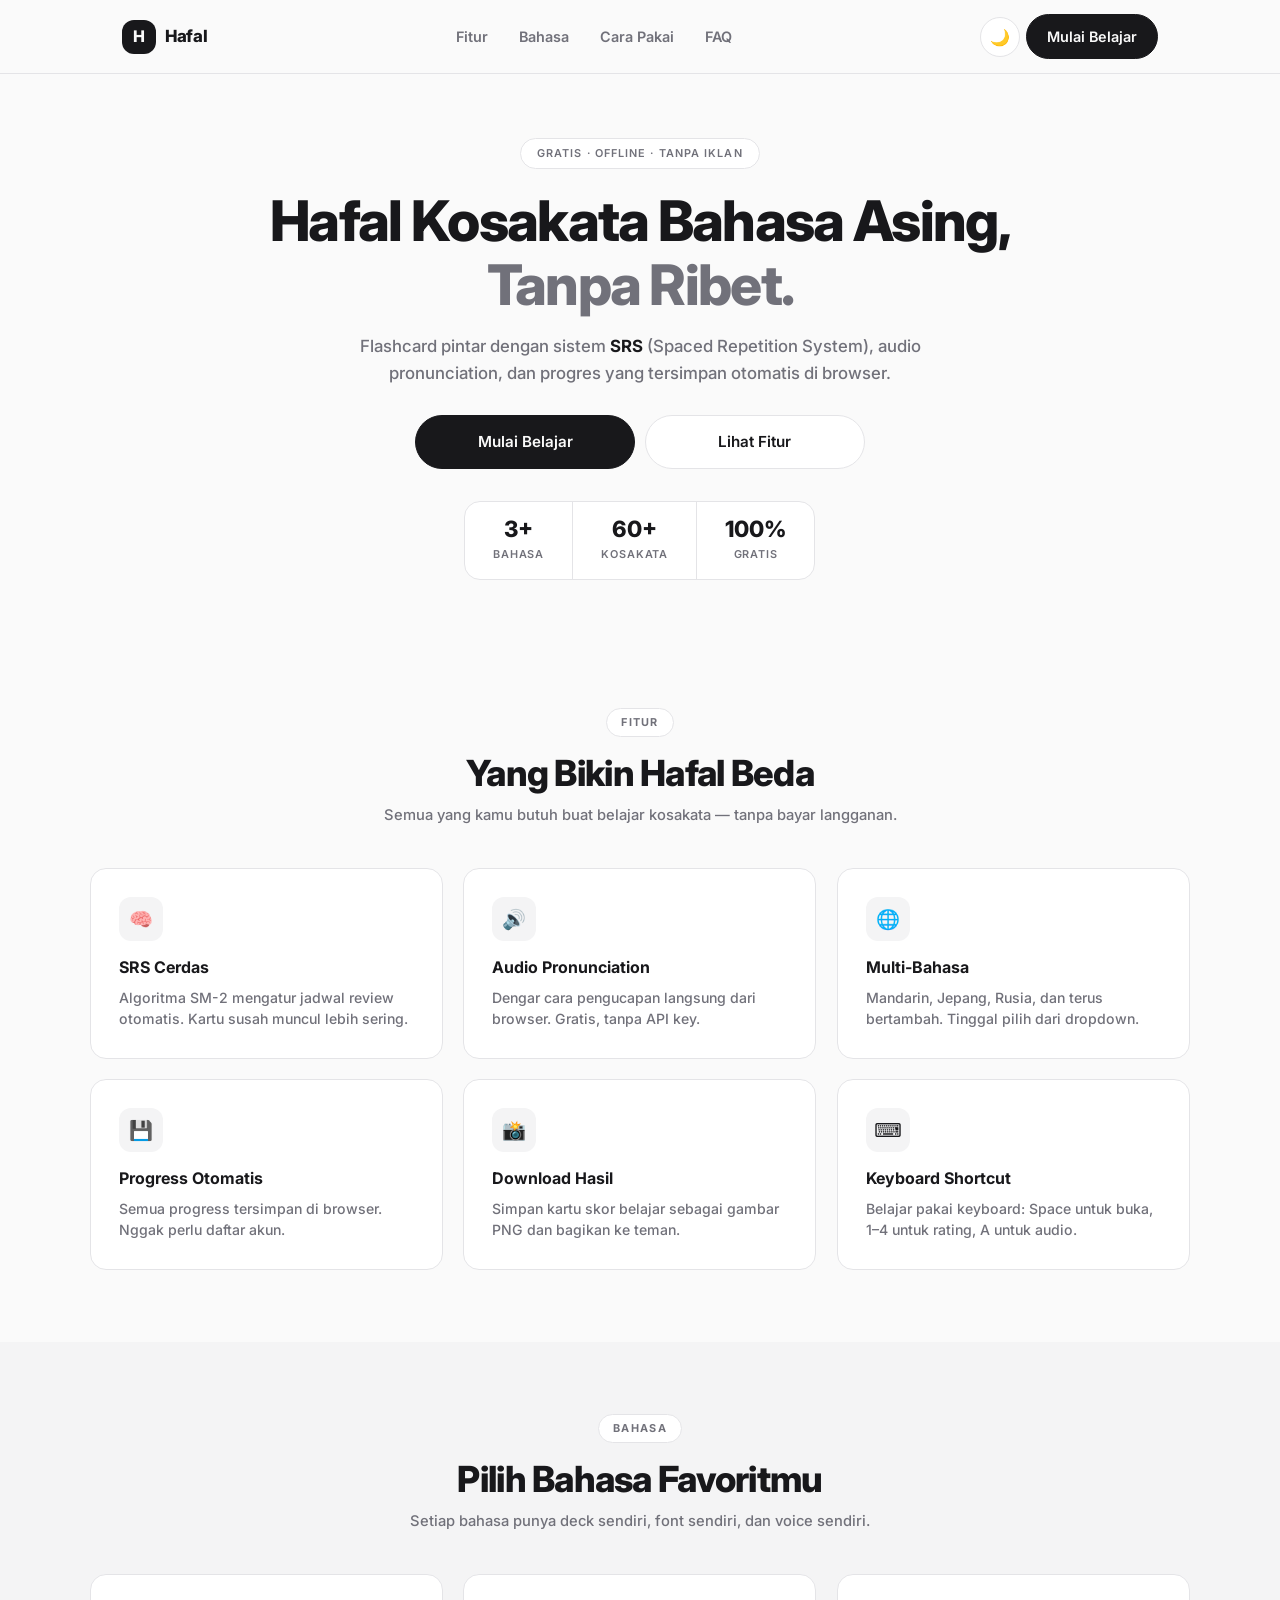
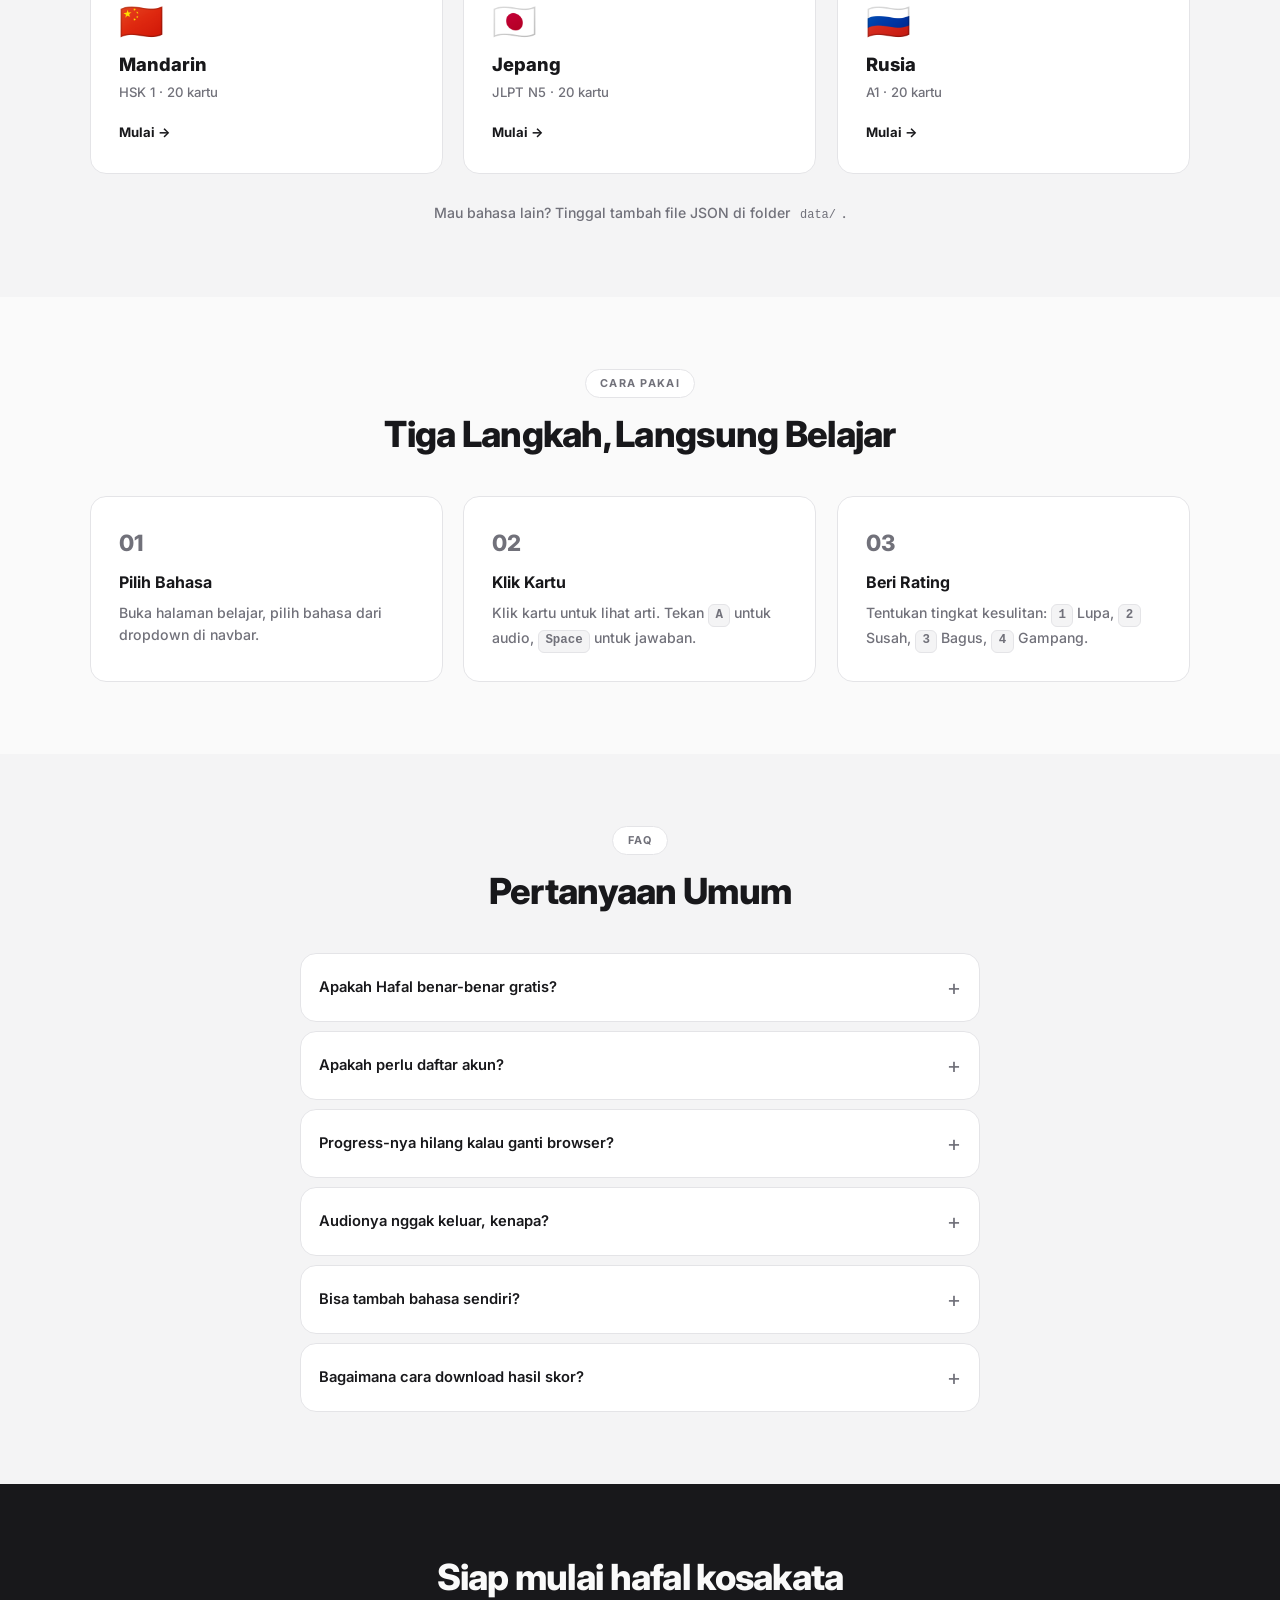
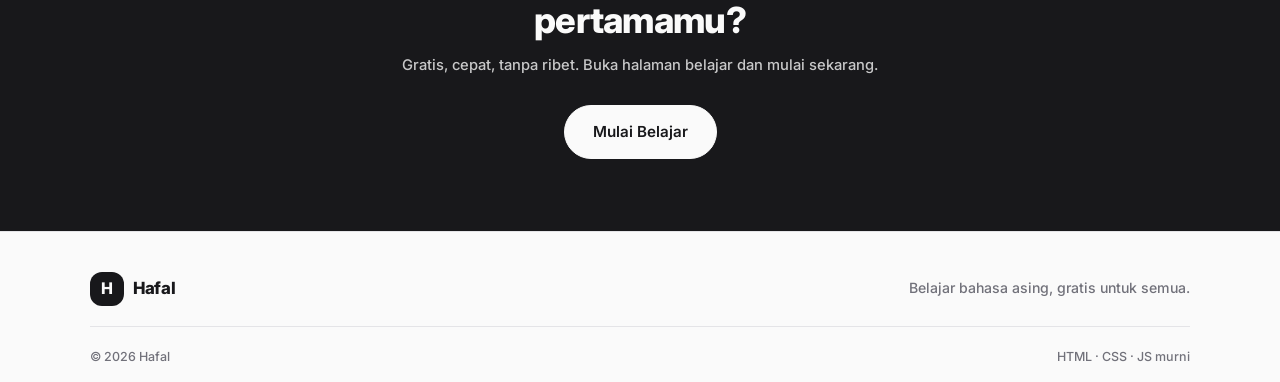
==== index.html @ ec19ab47 "update file" ====
<!DOCTYPE html>
<html lang="id">
<head>
  <meta charset="UTF-8" />
  <meta name="viewport" content="width=device-width, initial-scale=1.0, viewport-fit=cover" />
  <meta name="theme-color" content="#fafafa" media="(prefers-color-scheme: light)" />
  <meta name="theme-color" content="#09090b" media="(prefers-color-scheme: dark)" />
  <title>Hafal — Belajar Bahasa Asing Gratis</title>
  <meta name="description" content="Hafal — platform belajar bahasa asing gratis dengan flashcard, SRS, dan audio." />
  <link rel="preconnect" href="https://fonts.googleapis.com">
  <link rel="preconnect" href="https://fonts.gstatic.com" crossorigin>
  <link href="https://fonts.googleapis.com/css2?family=Inter:wght@400;500;600;700;800&family=Noto+Sans+SC:wght@400;700;900&family=Noto+Sans+JP:wght@400;700;900&family=Noto+Sans:wght@400;700;900&display=swap" rel="stylesheet">
  <link rel="stylesheet" href="./css/landing.css" />
</head>
<body>

  <!-- ================= NAVBAR ================= -->
  <header class="navbar">
    <div class="nav-inner">
      <a href="./index.html" class="brand">
        <span class="brand-mark">H</span>
        <span class="brand-name">Hafal</span>
      </a>

      <nav class="nav-menu" id="nav-menu">
        <a href="#fitur">Fitur</a>
        <a href="#bahasa">Bahasa</a>
        <a href="#cara">Cara Pakai</a>
        <a href="#faq">FAQ</a>
        <a href="./belajar.html" class="btn btn-primary nav-cta-mobile">Mulai Belajar</a>
      </nav>

      <div class="nav-actions">
        <button id="theme-toggle" class="btn btn-icon" aria-label="Ganti tema">
          <span id="theme-icon">🌙</span>
        </button>
        <a href="./belajar.html" class="btn btn-primary nav-cta-desktop">Mulai Belajar</a>
        <button class="btn btn-icon menu-toggle" id="menu-toggle" aria-label="Menu" aria-expanded="false">
          <span class="menu-icon">☰</span>
        </button>
      </div>
    </div>
  </header>

  <!-- ================= HERO ================= -->
  <section class="hero">
    <div class="hero-inner">
      <span class="badge reveal">GRATIS · OFFLINE · TANPA IKLAN</span>

      <h1 class="hero-title reveal">
        Hafal Kosakata Bahasa Asing,<br />
        <span class="hero-highlight">Tanpa Ribet.</span>
      </h1>

      <p class="hero-sub reveal">
        Flashcard pintar dengan sistem <strong>SRS</strong> (Spaced Repetition System),
        audio pronunciation, dan progres yang tersimpan otomatis di browser.
      </p>

      <div class="hero-actions reveal">
        <a href="./belajar.html" class="btn btn-primary btn-lg">Mulai Belajar</a>
        <a href="#fitur" class="btn btn-lg">Lihat Fitur</a>
      </div>

      <div class="hero-stats reveal">
        <div class="hero-stat">
          <span class="hero-stat-value">3+</span>
          <span class="hero-stat-label">Bahasa</span>
        </div>
        <div class="hero-stat">
          <span class="hero-stat-value">60+</span>
          <span class="hero-stat-label">Kosakata</span>
        </div>
        <div class="hero-stat">
          <span class="hero-stat-value">100%</span>
          <span class="hero-stat-label">Gratis</span>
        </div>
      </div>
    </div>
  </section>

  <!-- ================= FITUR ================= -->
  <section id="fitur" class="section">
    <div class="section-inner">
      <div class="section-head reveal">
        <span class="section-tag">FITUR</span>
        <h2 class="section-title">Yang Bikin Hafal Beda</h2>
        <p class="section-sub">Semua yang kamu butuh buat belajar kosakata — tanpa bayar langganan.</p>
      </div>

      <div class="grid grid-3">
        <div class="feature-card reveal">
          <span class="feature-icon">🧠</span>
          <h3>SRS Cerdas</h3>
          <p>Algoritma SM-2 mengatur jadwal review otomatis. Kartu susah muncul lebih sering.</p>
        </div>
        <div class="feature-card reveal">
          <span class="feature-icon">🔊</span>
          <h3>Audio Pronunciation</h3>
          <p>Dengar cara pengucapan langsung dari browser. Gratis, tanpa API key.</p>
        </div>
        <div class="feature-card reveal">
          <span class="feature-icon">🌐</span>
          <h3>Multi-Bahasa</h3>
          <p>Mandarin, Jepang, Rusia, dan terus bertambah. Tinggal pilih dari dropdown.</p>
        </div>
        <div class="feature-card reveal">
          <span class="feature-icon">💾</span>
          <h3>Progress Otomatis</h3>
          <p>Semua progress tersimpan di browser. Nggak perlu daftar akun.</p>
        </div>
        <div class="feature-card reveal">
          <span class="feature-icon">📸</span>
          <h3>Download Hasil</h3>
          <p>Simpan kartu skor belajar sebagai gambar PNG dan bagikan ke teman.</p>
        </div>
        <div class="feature-card reveal">
          <span class="feature-icon">⌨️</span>
          <h3>Keyboard Shortcut</h3>
          <p>Belajar pakai keyboard: Space untuk buka, 1–4 untuk rating, A untuk audio.</p>
        </div>
      </div>
    </div>
  </section>

  <!-- ================= BAHASA ================= -->
  <section id="bahasa" class="section section-alt">
    <div class="section-inner">
      <div class="section-head reveal">
        <span class="section-tag">BAHASA</span>
        <h2 class="section-title">Pilih Bahasa Favoritmu</h2>
        <p class="section-sub">Setiap bahasa punya deck sendiri, font sendiri, dan voice sendiri.</p>
      </div>

      <div class="grid grid-3">
        <a href="./belajar.html" class="lang-card reveal">
          <div class="lang-flag">🇨🇳</div>
          <h3 class="lang-name">Mandarin</h3>
          <p class="lang-level">HSK 1 · 20 kartu</p>
          <span class="lang-cta">Mulai →</span>
        </a>
        <a href="./belajar.html" class="lang-card reveal">
          <div class="lang-flag">🇯🇵</div>
          <h3 class="lang-name">Jepang</h3>
          <p class="lang-level">JLPT N5 · 20 kartu</p>
          <span class="lang-cta">Mulai →</span>
        </a>
        <a href="./belajar.html" class="lang-card reveal">
          <div class="lang-flag">🇷🇺</div>
          <h3 class="lang-name">Rusia</h3>
          <p class="lang-level">A1 · 20 kartu</p>
          <span class="lang-cta">Mulai →</span>
        </a>
      </div>

      <p class="section-foot reveal">
        Mau bahasa lain? Tinggal tambah file JSON di folder <code>data/</code>.
      </p>
    </div>
  </section>

  <!-- ================= CARA PAKAI ================= -->
  <section id="cara" class="section">
    <div class="section-inner">
      <div class="section-head reveal">
        <span class="section-tag">CARA PAKAI</span>
        <h2 class="section-title">Tiga Langkah, Langsung Belajar</h2>
      </div>

      <div class="grid grid-3">
        <div class="step-card reveal">
          <span class="step-num">01</span>
          <h3>Pilih Bahasa</h3>
          <p>Buka halaman belajar, pilih bahasa dari dropdown di navbar.</p>
        </div>
        <div class="step-card reveal">
          <span class="step-num">02</span>
          <h3>Klik Kartu</h3>
          <p>Klik kartu untuk lihat arti. Tekan <kbd>A</kbd> untuk audio, <kbd>Space</kbd> untuk jawaban.</p>
        </div>
        <div class="step-card reveal">
          <span class="step-num">03</span>
          <h3>Beri Rating</h3>
          <p>Tentukan tingkat kesulitan: <kbd>1</kbd> Lupa, <kbd>2</kbd> Susah, <kbd>3</kbd> Bagus, <kbd>4</kbd> Gampang.</p>
        </div>
      </div>
    </div>
  </section>

  <!-- ================= FAQ ================= -->
  <section id="faq" class="section section-alt">
    <div class="section-inner">
      <div class="section-head reveal">
        <span class="section-tag">FAQ</span>
        <h2 class="section-title">Pertanyaan Umum</h2>
      </div>

      <div class="faq-list">
        <details class="faq-item reveal">
          <summary>Apakah Hafal benar-benar gratis?</summary>
          <p>Ya, 100% gratis. Nggak ada langganan, nggak ada iklan, nggak ada batas harian.</p>
        </details>
        <details class="faq-item reveal">
          <summary>Apakah perlu daftar akun?</summary>
          <p>Nggak perlu. Semua progress tersimpan otomatis di browser.</p>
        </details>
        <details class="faq-item reveal">
          <summary>Progress-nya hilang kalau ganti browser?</summary>
          <p>Ya, karena tersimpan per-browser. Pakai satu browser yang sama agar konsisten.</p>
        </details>
        <details class="faq-item reveal">
          <summary>Audionya nggak keluar, kenapa?</summary>
          <p>Beberapa browser (terutama Firefox di Windows) belum punya voice untuk bahasa tertentu. Coba buka di <strong>Microsoft Edge</strong> atau <strong>Google Chrome</strong>.</p>
        </details>
        <details class="faq-item reveal">
          <summary>Bisa tambah bahasa sendiri?</summary>
          <p>Bisa. Buat file JSON baru di folder <code>data/</code> dengan format <code>[{ word, reading, meaning }]</code>.</p>
        </details>
        <details class="faq-item reveal">
          <summary>Bagaimana cara download hasil skor?</summary>
          <p>Selesaikan satu sesi belajar, lalu klik tombol <strong>Download Hasil</strong> di layar selesai. Skor akan tersimpan sebagai gambar PNG.</p>
        </details>
      </div>
    </div>
  </section>

  <!-- ================= CTA AKHIR ================= -->
  <section class="cta-final">
    <div class="cta-inner reveal">
      <h2>Siap mulai hafal kosakata pertamamu?</h2>
      <p>Gratis, cepat, tanpa ribet. Buka halaman belajar dan mulai sekarang.</p>
      <a href="./belajar.html" class="btn btn-primary btn-lg">Mulai Belajar</a>
    </div>
  </section>

  <!-- ================= FOOTER ================= -->
  <footer class="footer">
    <div class="footer-inner">
      <div class="footer-top">
        <a href="./index.html" class="brand">
          <span class="brand-mark">H</span>
          <span class="brand-name">Hafal</span>
        </a>
        <p class="footer-copy">Belajar bahasa asing, gratis untuk semua.</p>
      </div>
      <div class="footer-bottom">
        <span>© <span id="year"></span> Hafal</span>
        <span>HTML · CSS · JS murni</span>
      </div>
    </div>
  </footer>

  <script>
    // Tahun
    document.getElementById('year').textContent = new Date().getFullYear();

    // Theme
    const themeToggle = document.getElementById('theme-toggle');
    const themeIcon = document.getElementById('theme-icon');
    function applyTheme(theme) {
      if (theme === 'dark') {
        document.documentElement.setAttribute('data-theme', 'dark');
        themeIcon.textContent = '☀️';
      } else {
        document.documentElement.removeAttribute('data-theme');
        themeIcon.textContent = '🌙';
      }
    }
    themeToggle.addEventListener('click', () => {
      const isDark = document.documentElement.getAttribute('data-theme') === 'dark';
      const next = isDark ? 'light' : 'dark';
      applyTheme(next);
      localStorage.setItem('hafal:theme', next);
    });
    applyTheme(localStorage.getItem('hafal:theme') || 'light');

    // Mobile menu
    const menuToggle = document.getElementById('menu-toggle');
    const navMenu = document.getElementById('nav-menu');
    const menuIcon = menuToggle.querySelector('.menu-icon');
    menuToggle.addEventListener('click', () => {
      const open = navMenu.classList.toggle('open');
      menuToggle.setAttribute('aria-expanded', open);
      menuIcon.textContent = open ? '✕' : '☰';
      document.body.style.overflow = open ? 'hidden' : '';
    });
    navMenu.querySelectorAll('a').forEach(a => {
      a.addEventListener('click', () => {
        navMenu.classList.remove('open');
        menuToggle.setAttribute('aria-expanded', 'false');
        menuIcon.textContent = '☰';
        document.body.style.overflow = '';
      });
    });

    // Smooth scroll
    document.querySelectorAll('a[href^="#"]').forEach(a => {
      a.addEventListener('click', (e) => {
        const id = a.getAttribute('href');
        if (id === '#') return;
        const target = document.querySelector(id);
        if (target) {
          e.preventDefault();
          const y = target.getBoundingClientRect().top + window.pageYOffset - 70;
          window.scrollTo({ top: y, behavior: 'smooth' });
        }
      });
    });

    // Scroll reveal animation
    const io = new IntersectionObserver((entries) => {
      entries.forEach(entry => {
        if (entry.isIntersecting) {
          entry.target.classList.add('visible');
          io.unobserve(entry.target);
        }
      });
    }, { threshold: 0.08, rootMargin: '0px 0px -40px 0px' });

    document.querySelectorAll('.reveal').forEach((el, i) => {
      el.style.transitionDelay = `${Math.min(i * 40, 240)}ms`;
      io.observe(el);
    });
  </script>
</body>
</html>
---- css/landing.css ----
/* =========================
   HAFAL — Landing
   Flat · Monokrom · Mobile-first · Rounded Pill
   ========================= */

:root {
  --bg: #fafafa;
  --surface: #ffffff;
  --surface-2: #f4f4f5;
  --fg: #18181b;
  --fg-muted: #71717a;
  --border: #e4e4e7;
  --border-strong: #d4d4d8;
  --accent: #18181b;
  --accent-fg: #fafafa;
  --radius-sm: 8px;
  --radius-md: 12px;
  --radius-lg: 16px;
  --radius-xl: 20px;
  --radius-pill: 999px;
  --shadow-sm: 0 1px 2px rgba(0,0,0,0.04);
  --shadow-md: 0 6px 16px rgba(0,0,0,0.07);
  --shadow-lg: 0 14px 40px rgba(0,0,0,0.10);
  --transition: 200ms cubic-bezier(0.4, 0, 0.2, 1);
  --navbar-h: 62px;
}

[data-theme="dark"] {
  --bg: #09090b;
  --surface: #18181b;
  --surface-2: #27272a;
  --fg: #fafafa;
  --fg-muted: #a1a1aa;
  --border: #27272a;
  --border-strong: #3f3f46;
  --accent: #fafafa;
  --accent-fg: #18181b;
  --shadow-sm: 0 1px 2px rgba(0,0,0,0.4);
  --shadow-md: 0 6px 16px rgba(0,0,0,0.5);
  --shadow-lg: 0 14px 40px rgba(0,0,0,0.6);
}

* { box-sizing: border-box; margin: 0; padding: 0; }

html {
  scroll-behavior: smooth;
  -webkit-text-size-adjust: 100%;
  overflow-x: hidden;
}

body {
  background: var(--bg);
  color: var(--fg);
  font-family: 'Inter', system-ui, -apple-system, sans-serif;
  font-weight: 500;
  line-height: 1.6;
  transition: background var(--transition), color var(--transition);
  -webkit-font-smoothing: antialiased;
  overflow-x: hidden;
  min-height: 100vh;
}

a { color: inherit; text-decoration: none; }
button { font-family: inherit; }
img, svg { max-width: 100%; display: block; }

kbd {
  display: inline-block;
  background: var(--surface-2);
  border: 1px solid var(--border);
  border-radius: 6px;
  padding: 0.05rem 0.4rem;
  font-size: 0.78rem;
  font-weight: 700;
  font-family: ui-monospace, monospace;
}

code {
  background: var(--surface-2);
  border-radius: 6px;
  padding: 0.1rem 0.4rem;
  font-size: 0.85em;
  font-family: ui-monospace, monospace;
}

/* =========================
   SCROLL REVEAL
   ========================= */
.reveal {
  opacity: 0;
  transform: translateY(24px);
  transition: opacity 700ms cubic-bezier(0.16, 1, 0.3, 1),
              transform 700ms cubic-bezier(0.16, 1, 0.3, 1);
  will-change: opacity, transform;
}
.reveal.visible {
  opacity: 1;
  transform: translateY(0);
}

/* =========================
   NAVBAR
   ========================= */
.navbar {
  position: sticky;
  top: 0;
  z-index: 50;
  background: var(--bg);
  border-bottom: 1px solid var(--border);
}

.nav-inner {
  max-width: 1100px;
  margin: 0 auto;
  padding: 0.7rem 1rem;
  display: flex;
  align-items: center;
  justify-content: space-between;
  gap: 0.75rem;
  min-height: var(--navbar-h);
}

.brand {
  display: flex;
  align-items: center;
  gap: 0.55rem;
  flex-shrink: 0;
  z-index: 60;
}

.brand-mark {
  width: 34px;
  height: 34px;
  display: grid;
  place-items: center;
  background: var(--accent);
  color: var(--accent-fg);
  border-radius: var(--radius-md);
  font-weight: 800;
  font-size: 1rem;
}

.brand-name {
  font-size: 1.05rem;
  font-weight: 800;
  letter-spacing: -0.01em;
}

.nav-actions {
  display: flex;
  align-items: center;
  gap: 0.4rem;
  z-index: 60;
}

.nav-cta-desktop { display: none; }
.nav-cta-mobile { display: inline-flex; width: 100%; margin-top: 0.5rem; }
.menu-toggle { display: inline-flex; }

.nav-menu {
  position: fixed;
  inset: var(--navbar-h) 0 0 0;
  background: var(--bg);
  padding: 1rem;
  display: flex;
  flex-direction: column;
  gap: 0.25rem;
  transform: translateX(100%);
  transition: transform 300ms cubic-bezier(0.4, 0, 0.2, 1);
  z-index: 55;
  overflow-y: auto;
}

.nav-menu.open { transform: translateX(0); }

.nav-menu a:not(.btn) {
  padding: 0.9rem 1rem;
  font-weight: 600;
  font-size: 1rem;
  border-radius: var(--radius-md);
  color: var(--fg-muted);
  transition: background var(--transition), color var(--transition);
}

.nav-menu a:not(.btn):hover,
.nav-menu a:not(.btn):active {
  background: var(--surface-2);
  color: var(--fg);
}

/* =========================
   BUTTONS (PILL)
   ========================= */
.btn {
  display: inline-flex;
  align-items: center;
  justify-content: center;
  gap: 0.4rem;
  background: var(--surface);
  color: var(--fg);
  border: 1px solid var(--border);
  border-radius: var(--radius-pill);
  padding: 0.65rem 1.25rem;
  font-weight: 600;
  font-size: 0.9rem;
  cursor: pointer;
  transition: background var(--transition), color var(--transition),
              border-color var(--transition), transform var(--transition),
              box-shadow var(--transition);
  user-select: none;
  white-space: nowrap;
  -webkit-tap-highlight-color: transparent;
  min-height: 40px;
}

.btn:hover {
  background: var(--surface-2);
  border-color: var(--border-strong);
  transform: translateY(-1px);
  box-shadow: var(--shadow-sm);
}

.btn:active { transform: translateY(0) scale(0.97); }

.btn-primary {
  background: var(--accent);
  color: var(--accent-fg);
  border-color: var(--accent);
}
.btn-primary:hover {
  background: var(--accent);
  border-color: var(--accent);
  opacity: 0.9;
  box-shadow: var(--shadow-md);
}

.btn-icon {
  padding: 0;
  width: 40px;
  height: 40px;
  font-size: 1rem;
  line-height: 1;
  border-radius: var(--radius-pill);
}

.btn-lg {
  padding: 0.85rem 1.75rem;
  font-size: 0.95rem;
  min-height: 48px;
}

/* =========================
   HERO
   ========================= */
.hero {
  padding: 3rem 1rem 3rem;
  text-align: center;
}

.hero-inner {
  max-width: 780px;
  margin: 0 auto;
}

.badge {
  display: inline-block;
  background: var(--surface);
  border: 1px solid var(--border);
  border-radius: var(--radius-pill);
  padding: 0.35rem 1rem;
  font-size: 0.68rem;
  font-weight: 600;
  letter-spacing: 0.1em;
  color: var(--fg-muted);
  margin-bottom: 1.25rem;
}

.hero-title {
  font-size: clamp(1.75rem, 7vw, 3.5rem);
  font-weight: 800;
  line-height: 1.15;
  letter-spacing: -0.03em;
  margin-bottom: 1rem;
  word-wrap: break-word;
}

.hero-highlight { color: var(--fg-muted); }

.hero-sub {
  font-size: clamp(0.92rem, 2vw, 1.05rem);
  color: var(--fg-muted);
  max-width: 580px;
  margin: 0 auto 1.75rem;
  padding: 0 0.5rem;
}

.hero-sub strong { color: var(--fg); font-weight: 700; }

.hero-actions {
  display: flex;
  gap: 0.6rem;
  justify-content: center;
  flex-wrap: wrap;
  margin-bottom: 2rem;
  padding: 0 0.5rem;
}

.hero-actions .btn { flex: 1 1 auto; min-width: 140px; max-width: 220px; }

.hero-stats {
  display: flex;
  flex-direction: column;
  gap: 0;
  background: var(--surface);
  border: 1px solid var(--border);
  border-radius: var(--radius-lg);
  overflow: hidden;
  max-width: 360px;
  margin: 0 auto;
}

.hero-stat {
  padding: 0.85rem 1rem;
  text-align: center;
  border-bottom: 1px solid var(--border);
}

.hero-stat:last-child { border-bottom: none; }

.hero-stat-value {
  display: block;
  font-size: 1.4rem;
  font-weight: 800;
  line-height: 1;
}

.hero-stat-label {
  display: block;
  font-size: 0.68rem;
  font-weight: 600;
  letter-spacing: 0.08em;
  color: var(--fg-muted);
  margin-top: 0.35rem;
  text-transform: uppercase;
}

/* =========================
   SECTIONS
   ========================= */
.section { padding: 3.5rem 1rem; }

.section-inner {
  max-width: 1100px;
  margin: 0 auto;
}

.section-alt { background: var(--surface-2); }

.section-head {
  text-align: center;
  margin-bottom: 2rem;
}

.section-tag {
  display: inline-block;
  background: var(--surface);
  border: 1px solid var(--border);
  border-radius: var(--radius-pill);
  padding: 0.3rem 0.9rem;
  font-size: 0.68rem;
  font-weight: 700;
  letter-spacing: 0.12em;
  color: var(--fg-muted);
  margin-bottom: 0.9rem;
}

.section-title {
  font-size: clamp(1.4rem, 5vw, 2.25rem);
  font-weight: 800;
  letter-spacing: -0.02em;
  margin-bottom: 0.6rem;
  line-height: 1.2;
}

.section-sub {
  color: var(--fg-muted);
  max-width: 540px;
  margin: 0 auto;
  font-size: 0.92rem;
}

.section-foot {
  text-align: center;
  margin-top: 1.75rem;
  color: var(--fg-muted);
  font-size: 0.88rem;
}

/* =========================
   GRID
   ========================= */
.grid {
  display: grid;
  gap: 1rem;
}

.grid-3 {
  grid-template-columns: 1fr;
}

/* =========================
   FEATURE CARD
   ========================= */
.feature-card {
  background: var(--surface);
  border: 1px solid var(--border);
  border-radius: var(--radius-lg);
  padding: 1.5rem;
  transition: border-color var(--transition), transform var(--transition),
              box-shadow var(--transition);
}

.feature-card:hover {
  border-color: var(--border-strong);
  transform: translateY(-3px);
  box-shadow: var(--shadow-md);
}

.feature-icon {
  display: inline-grid;
  place-items: center;
  width: 44px;
  height: 44px;
  background: var(--surface-2);
  border-radius: var(--radius-md);
  font-size: 1.2rem;
  margin-bottom: 0.9rem;
}

.feature-card h3 {
  font-size: 1rem;
  font-weight: 700;
  margin-bottom: 0.35rem;
}

.feature-card p {
  color: var(--fg-muted);
  font-size: 0.88rem;
  line-height: 1.55;
}

/* =========================
   LANGUAGE CARD
   ========================= */
.lang-card {
  display: block;
  background: var(--surface);
  border: 1px solid var(--border);
  border-radius: var(--radius-lg);
  padding: 1.5rem;
  transition: border-color var(--transition), transform var(--transition),
              box-shadow var(--transition);
  cursor: pointer;
}

.lang-card:hover {
  border-color: var(--border-strong);
  transform: translateY(-3px);
  box-shadow: var(--shadow-md);
}

.lang-flag {
  font-size: 2.25rem;
  line-height: 1;
  margin-bottom: 0.7rem;
}

.lang-name {
  font-size: 1.15rem;
  font-weight: 800;
  margin-bottom: 0.15rem;
}

.lang-level {
  color: var(--fg-muted);
  font-size: 0.82rem;
  margin-bottom: 1rem;
}

.lang-cta {
  display: inline-block;
  font-weight: 700;
  font-size: 0.82rem;
  color: var(--fg);
  transition: transform var(--transition);
}

.lang-card:hover .lang-cta { transform: translateX(4px); }

/* =========================
   STEP CARD
   ========================= */
.step-card {
  background: var(--surface);
  border: 1px solid var(--border);
  border-radius: var(--radius-lg);
  padding: 1.5rem;
}

.step-num {
  display: inline-block;
  font-size: 1.4rem;
  font-weight: 800;
  color: var(--fg-muted);
  margin-bottom: 0.6rem;
}

.step-card h3 {
  font-size: 1rem;
  font-weight: 700;
  margin-bottom: 0.35rem;
}

.step-card p {
  color: var(--fg-muted);
  font-size: 0.88rem;
}

/* =========================
   FAQ
   ========================= */
.faq-list {
  max-width: 680px;
  margin: 0 auto;
  display: flex;
  flex-direction: column;
  gap: 0.6rem;
}

.faq-item {
  background: var(--surface);
  border: 1px solid var(--border);
  border-radius: var(--radius-lg);
  overflow: hidden;
  transition: border-color var(--transition), box-shadow var(--transition);
}

.faq-item:hover { border-color: var(--border-strong); }

.faq-item[open] { box-shadow: var(--shadow-sm); }

.faq-item summary {
  list-style: none;
  cursor: pointer;
  padding: 1rem 1.15rem;
  font-weight: 600;
  font-size: 0.92rem;
  display: flex;
  justify-content: space-between;
  align-items: center;
  gap: 1rem;
  -webkit-tap-highlight-color: transparent;
}

.faq-item summary::-webkit-details-marker { display: none; }

.faq-item summary::after {
  content: "+";
  font-size: 1.35rem;
  font-weight: 400;
  color: var(--fg-muted);
  flex-shrink: 0;
  transition: transform var(--transition);
}

.faq-item[open] summary::after {
  transform: rotate(45deg);
}

.faq-item p {
  padding: 0 1.15rem 1.15rem;
  color: var(--fg-muted);
  font-size: 0.88rem;
  line-height: 1.6;
}

/* =========================
   CTA FINAL
   ========================= */
.cta-final {
  background: var(--accent);
  color: var(--accent-fg);
  padding: 3.5rem 1rem;
  text-align: center;
}

.cta-inner {
  max-width: 620px;
  margin: 0 auto;
}

.cta-final h2 {
  font-size: clamp(1.35rem, 5vw, 2.25rem);
  font-weight: 800;
  letter-spacing: -0.02em;
  margin-bottom: 0.7rem;
  line-height: 1.2;
}

.cta-final p {
  opacity: 0.78;
  margin-bottom: 1.75rem;
  font-size: 0.92rem;
}

.cta-final .btn-primary {
  background: var(--accent-fg);
  color: var(--accent);
  border-color: var(--accent-fg);
}

.cta-final .btn-primary:hover {
  background: var(--accent-fg);
  opacity: 0.92;
}

/* =========================
   FOOTER
   ========================= */
.footer {
  background: var(--bg);
  padding: 2.5rem 1rem 1.25rem;
  border-top: 1px solid var(--border);
}

.footer-inner {
  max-width: 1100px;
  margin: 0 auto;
}

.footer-top {
  display: flex;
  flex-direction: column;
  gap: 0.75rem;
  padding-bottom: 1.25rem;
  border-bottom: 1px solid var(--border);
}

.footer-copy {
  color: var(--fg-muted);
  font-size: 0.88rem;
}

.footer-bottom {
  display: flex;
  flex-direction: column;
  gap: 0.4rem;
  padding-top: 1.25rem;
  font-size: 0.78rem;
  color: var(--fg-muted);
}

/* =========================
   TABLET (≥ 640px)
   ========================= */
@media (min-width: 640px) {
  .nav-inner { padding: 0.85rem 1.5rem; }
  .hero { padding: 4rem 1.5rem 3.5rem; }
  .hero-stats {
    flex-direction: row;
    max-width: none;
    width: auto;
    display: inline-flex;
  }
  .hero-stat {
    padding: 1rem 1.75rem;
    border-bottom: none;
    border-right: 1px solid var(--border);
  }
  .hero-stat:last-child { border-right: none; }
  .section { padding: 4.5rem 1.5rem; }
  .section-head { margin-bottom: 2.5rem; }
  .grid-3 { grid-template-columns: repeat(2, 1fr); gap: 1.25rem; }
  .feature-card, .lang-card, .step-card { padding: 1.75rem; }
  .footer-top { flex-direction: row; justify-content: space-between; align-items: center; }
  .footer-bottom { flex-direction: row; justify-content: space-between; }
  .cta-final { padding: 4.5rem 1.5rem; }
}

/* =========================
   DESKTOP (≥ 900px)
   ========================= */
@media (min-width: 900px) {
  .nav-menu {
    position: static;
    inset: auto;
    background: transparent;
    padding: 0;
    flex-direction: row;
    transform: none !important;
    gap: 0.25rem;
    overflow: visible;
    flex: 1;
    justify-content: center;
  }
  .nav-menu a:not(.btn) { padding: 0.5rem 0.85rem; font-size: 0.9rem; }
  .nav-cta-desktop { display: inline-flex; }
  .nav-cta-mobile { display: none; }
  .menu-toggle { display: none; }
  .nav-inner { padding: 0.85rem 2rem; }
  .grid-3 { grid-template-columns: repeat(3, 1fr); }
}

/* =========================
   REDUCED MOTION
   ========================= */
@media (prefers-reduced-motion: reduce) {
  *, *::before, *::after {
    transition: none !important;
    animation: none !important;
  }
  html { scroll-behavior: auto; }
  .reveal { opacity: 1; transform: none; }
}
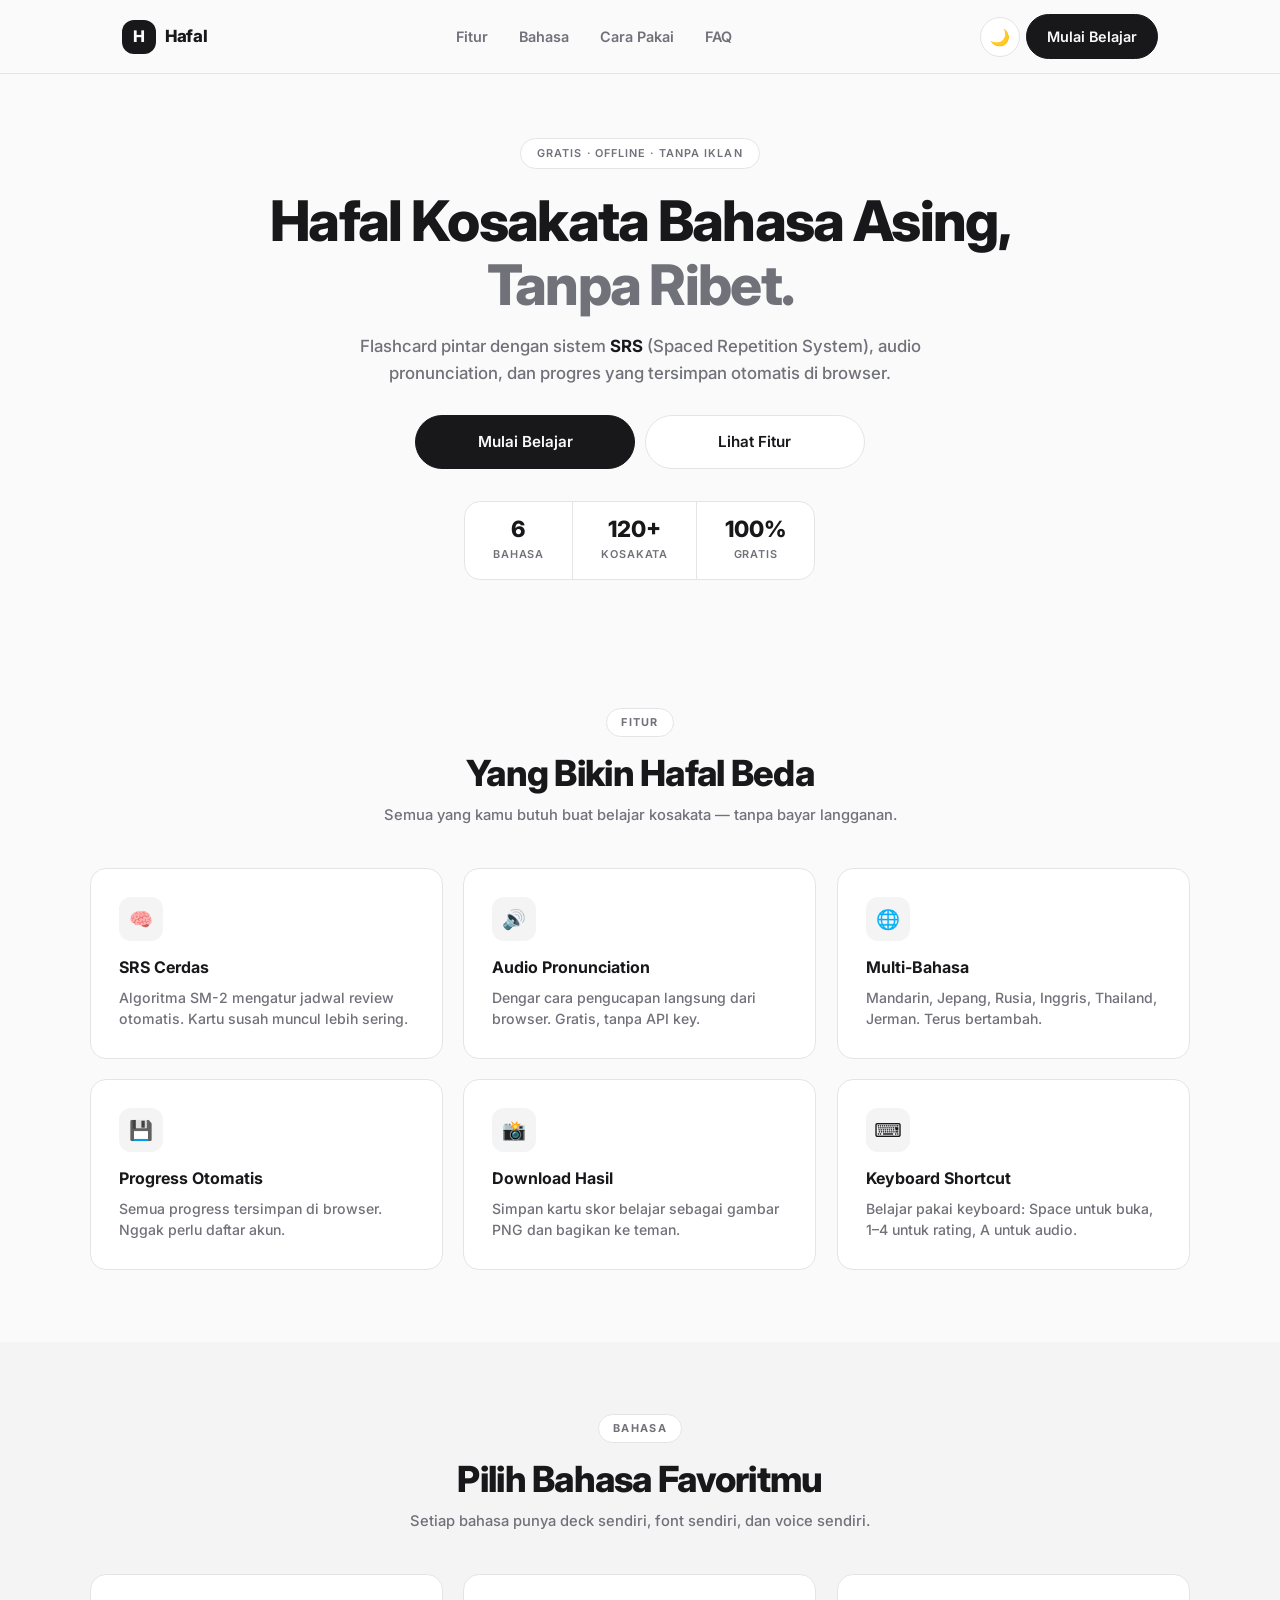
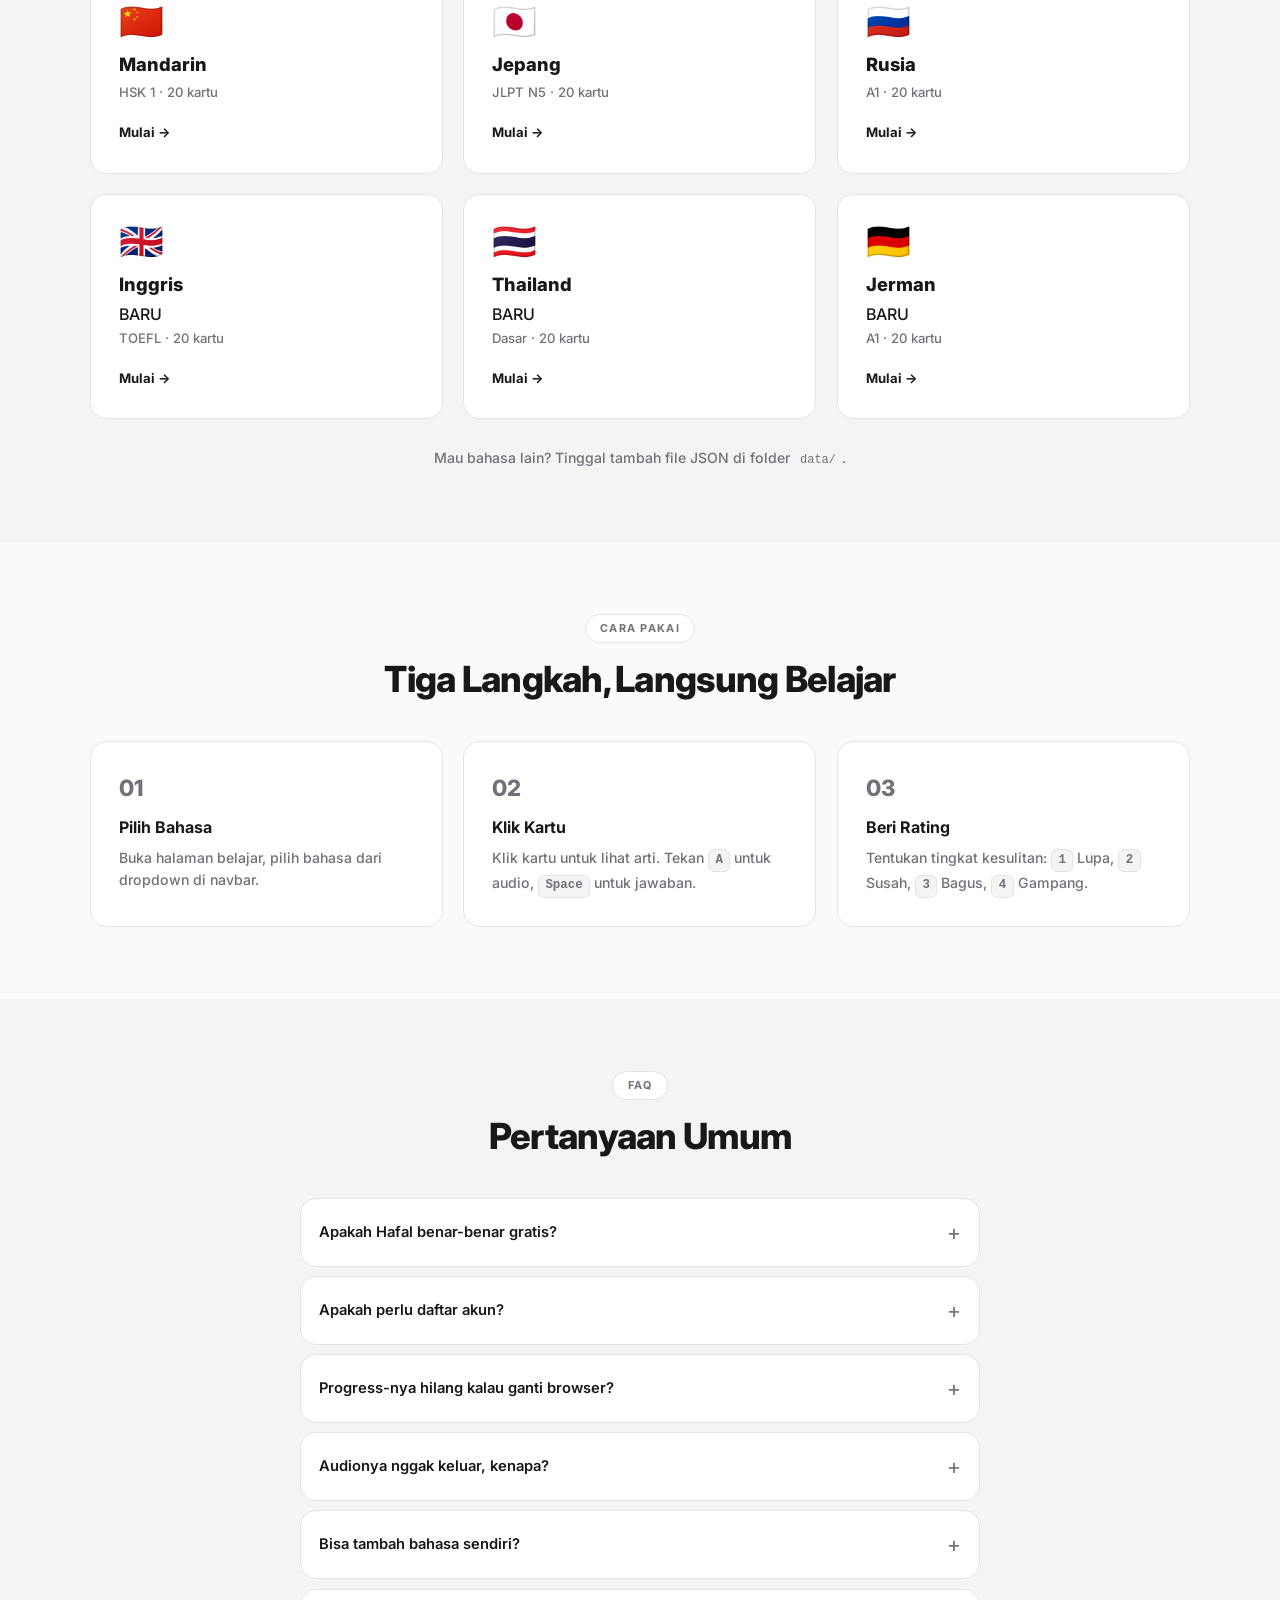
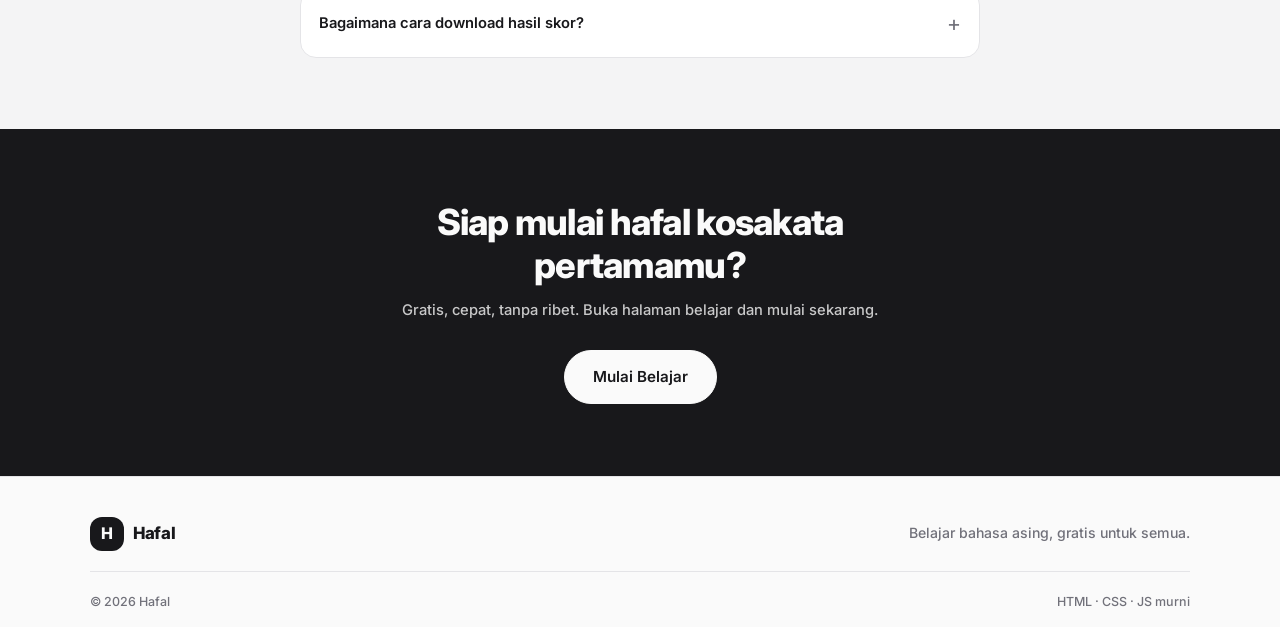
==== commit 2e889d1a: "update tambahan bahasa" ====
--- a/index.html
+++ b/index.html
@@ -1,326 +1,358 @@
-<!DOCTYPE html>
-<html lang="id">
-<head>
-  <meta charset="UTF-8" />
-  <meta name="viewport" content="width=device-width, initial-scale=1.0, viewport-fit=cover" />
-  <meta name="theme-color" content="#fafafa" media="(prefers-color-scheme: light)" />
-  <meta name="theme-color" content="#09090b" media="(prefers-color-scheme: dark)" />
-  <title>Hafal — Belajar Bahasa Asing Gratis</title>
-  <meta name="description" content="Hafal — platform belajar bahasa asing gratis dengan flashcard, SRS, dan audio." />
-  <link rel="preconnect" href="https://fonts.googleapis.com">
-  <link rel="preconnect" href="https://fonts.gstatic.com" crossorigin>
-  <link href="https://fonts.googleapis.com/css2?family=Inter:wght@400;500;600;700;800&family=Noto+Sans+SC:wght@400;700;900&family=Noto+Sans+JP:wght@400;700;900&family=Noto+Sans:wght@400;700;900&display=swap" rel="stylesheet">
-  <link rel="stylesheet" href="./css/landing.css" />
-</head>
-<body>
-
-  <!-- ================= NAVBAR ================= -->
-  <header class="navbar">
-    <div class="nav-inner">
-      <a href="./index.html" class="brand">
-        <span class="brand-mark">H</span>
-        <span class="brand-name">Hafal</span>
-      </a>
-
-      <nav class="nav-menu" id="nav-menu">
-        <a href="#fitur">Fitur</a>
-        <a href="#bahasa">Bahasa</a>
-        <a href="#cara">Cara Pakai</a>
-        <a href="#faq">FAQ</a>
-        <a href="./belajar.html" class="btn btn-primary nav-cta-mobile">Mulai Belajar</a>
-      </nav>
-
-      <div class="nav-actions">
-        <button id="theme-toggle" class="btn btn-icon" aria-label="Ganti tema">
-          <span id="theme-icon">🌙</span>
-        </button>
-        <a href="./belajar.html" class="btn btn-primary nav-cta-desktop">Mulai Belajar</a>
-        <button class="btn btn-icon menu-toggle" id="menu-toggle" aria-label="Menu" aria-expanded="false">
-          <span class="menu-icon">☰</span>
-        </button>
-      </div>
-    </div>
-  </header>
-
-  <!-- ================= HERO ================= -->
-  <section class="hero">
-    <div class="hero-inner">
-      <span class="badge reveal">GRATIS · OFFLINE · TANPA IKLAN</span>
-
-      <h1 class="hero-title reveal">
-        Hafal Kosakata Bahasa Asing,<br />
-        <span class="hero-highlight">Tanpa Ribet.</span>
-      </h1>
-
-      <p class="hero-sub reveal">
-        Flashcard pintar dengan sistem <strong>SRS</strong> (Spaced Repetition System),
-        audio pronunciation, dan progres yang tersimpan otomatis di browser.
-      </p>
-
-      <div class="hero-actions reveal">
-        <a href="./belajar.html" class="btn btn-primary btn-lg">Mulai Belajar</a>
-        <a href="#fitur" class="btn btn-lg">Lihat Fitur</a>
-      </div>
-
-      <div class="hero-stats reveal">
-        <div class="hero-stat">
-          <span class="hero-stat-value">3+</span>
-          <span class="hero-stat-label">Bahasa</span>
-        </div>
-        <div class="hero-stat">
-          <span class="hero-stat-value">60+</span>
-          <span class="hero-stat-label">Kosakata</span>
-        </div>
-        <div class="hero-stat">
-          <span class="hero-stat-value">100%</span>
-          <span class="hero-stat-label">Gratis</span>
-        </div>
-      </div>
-    </div>
-  </section>
-
-  <!-- ================= FITUR ================= -->
-  <section id="fitur" class="section">
-    <div class="section-inner">
-      <div class="section-head reveal">
-        <span class="section-tag">FITUR</span>
-        <h2 class="section-title">Yang Bikin Hafal Beda</h2>
-        <p class="section-sub">Semua yang kamu butuh buat belajar kosakata — tanpa bayar langganan.</p>
-      </div>
-
-      <div class="grid grid-3">
-        <div class="feature-card reveal">
-          <span class="feature-icon">🧠</span>
-          <h3>SRS Cerdas</h3>
-          <p>Algoritma SM-2 mengatur jadwal review otomatis. Kartu susah muncul lebih sering.</p>
-        </div>
-        <div class="feature-card reveal">
-          <span class="feature-icon">🔊</span>
-          <h3>Audio Pronunciation</h3>
-          <p>Dengar cara pengucapan langsung dari browser. Gratis, tanpa API key.</p>
-        </div>
-        <div class="feature-card reveal">
-          <span class="feature-icon">🌐</span>
-          <h3>Multi-Bahasa</h3>
-          <p>Mandarin, Jepang, Rusia, dan terus bertambah. Tinggal pilih dari dropdown.</p>
-        </div>
-        <div class="feature-card reveal">
-          <span class="feature-icon">💾</span>
-          <h3>Progress Otomatis</h3>
-          <p>Semua progress tersimpan di browser. Nggak perlu daftar akun.</p>
-        </div>
-        <div class="feature-card reveal">
-          <span class="feature-icon">📸</span>
-          <h3>Download Hasil</h3>
-          <p>Simpan kartu skor belajar sebagai gambar PNG dan bagikan ke teman.</p>
-        </div>
-        <div class="feature-card reveal">
-          <span class="feature-icon">⌨️</span>
-          <h3>Keyboard Shortcut</h3>
-          <p>Belajar pakai keyboard: Space untuk buka, 1–4 untuk rating, A untuk audio.</p>
-        </div>
-      </div>
-    </div>
-  </section>
-
-  <!-- ================= BAHASA ================= -->
-  <section id="bahasa" class="section section-alt">
-    <div class="section-inner">
-      <div class="section-head reveal">
-        <span class="section-tag">BAHASA</span>
-        <h2 class="section-title">Pilih Bahasa Favoritmu</h2>
-        <p class="section-sub">Setiap bahasa punya deck sendiri, font sendiri, dan voice sendiri.</p>
-      </div>
-
-      <div class="grid grid-3">
-        <a href="./belajar.html" class="lang-card reveal">
-          <div class="lang-flag">🇨🇳</div>
-          <h3 class="lang-name">Mandarin</h3>
-          <p class="lang-level">HSK 1 · 20 kartu</p>
-          <span class="lang-cta">Mulai →</span>
-        </a>
-        <a href="./belajar.html" class="lang-card reveal">
-          <div class="lang-flag">🇯🇵</div>
-          <h3 class="lang-name">Jepang</h3>
-          <p class="lang-level">JLPT N5 · 20 kartu</p>
-          <span class="lang-cta">Mulai →</span>
-        </a>
-        <a href="./belajar.html" class="lang-card reveal">
-          <div class="lang-flag">🇷🇺</div>
-          <h3 class="lang-name">Rusia</h3>
-          <p class="lang-level">A1 · 20 kartu</p>
-          <span class="lang-cta">Mulai →</span>
-        </a>
-      </div>
-
-      <p class="section-foot reveal">
-        Mau bahasa lain? Tinggal tambah file JSON di folder <code>data/</code>.
-      </p>
-    </div>
-  </section>
-
-  <!-- ================= CARA PAKAI ================= -->
-  <section id="cara" class="section">
-    <div class="section-inner">
-      <div class="section-head reveal">
-        <span class="section-tag">CARA PAKAI</span>
-        <h2 class="section-title">Tiga Langkah, Langsung Belajar</h2>
-      </div>
-
-      <div class="grid grid-3">
-        <div class="step-card reveal">
-          <span class="step-num">01</span>
-          <h3>Pilih Bahasa</h3>
-          <p>Buka halaman belajar, pilih bahasa dari dropdown di navbar.</p>
-        </div>
-        <div class="step-card reveal">
-          <span class="step-num">02</span>
-          <h3>Klik Kartu</h3>
-          <p>Klik kartu untuk lihat arti. Tekan <kbd>A</kbd> untuk audio, <kbd>Space</kbd> untuk jawaban.</p>
-        </div>
-        <div class="step-card reveal">
-          <span class="step-num">03</span>
-          <h3>Beri Rating</h3>
-          <p>Tentukan tingkat kesulitan: <kbd>1</kbd> Lupa, <kbd>2</kbd> Susah, <kbd>3</kbd> Bagus, <kbd>4</kbd> Gampang.</p>
-        </div>
-      </div>
-    </div>
-  </section>
-
-  <!-- ================= FAQ ================= -->
-  <section id="faq" class="section section-alt">
-    <div class="section-inner">
-      <div class="section-head reveal">
-        <span class="section-tag">FAQ</span>
-        <h2 class="section-title">Pertanyaan Umum</h2>
-      </div>
-
-      <div class="faq-list">
-        <details class="faq-item reveal">
-          <summary>Apakah Hafal benar-benar gratis?</summary>
-          <p>Ya, 100% gratis. Nggak ada langganan, nggak ada iklan, nggak ada batas harian.</p>
-        </details>
-        <details class="faq-item reveal">
-          <summary>Apakah perlu daftar akun?</summary>
-          <p>Nggak perlu. Semua progress tersimpan otomatis di browser.</p>
-        </details>
-        <details class="faq-item reveal">
-          <summary>Progress-nya hilang kalau ganti browser?</summary>
-          <p>Ya, karena tersimpan per-browser. Pakai satu browser yang sama agar konsisten.</p>
-        </details>
-        <details class="faq-item reveal">
-          <summary>Audionya nggak keluar, kenapa?</summary>
-          <p>Beberapa browser (terutama Firefox di Windows) belum punya voice untuk bahasa tertentu. Coba buka di <strong>Microsoft Edge</strong> atau <strong>Google Chrome</strong>.</p>
-        </details>
-        <details class="faq-item reveal">
-          <summary>Bisa tambah bahasa sendiri?</summary>
-          <p>Bisa. Buat file JSON baru di folder <code>data/</code> dengan format <code>[{ word, reading, meaning }]</code>.</p>
-        </details>
-        <details class="faq-item reveal">
-          <summary>Bagaimana cara download hasil skor?</summary>
-          <p>Selesaikan satu sesi belajar, lalu klik tombol <strong>Download Hasil</strong> di layar selesai. Skor akan tersimpan sebagai gambar PNG.</p>
-        </details>
-      </div>
-    </div>
-  </section>
-
-  <!-- ================= CTA AKHIR ================= -->
-  <section class="cta-final">
-    <div class="cta-inner reveal">
-      <h2>Siap mulai hafal kosakata pertamamu?</h2>
-      <p>Gratis, cepat, tanpa ribet. Buka halaman belajar dan mulai sekarang.</p>
-      <a href="./belajar.html" class="btn btn-primary btn-lg">Mulai Belajar</a>
-    </div>
-  </section>
-
-  <!-- ================= FOOTER ================= -->
-  <footer class="footer">
-    <div class="footer-inner">
-      <div class="footer-top">
-        <a href="./index.html" class="brand">
-          <span class="brand-mark">H</span>
-          <span class="brand-name">Hafal</span>
-        </a>
-        <p class="footer-copy">Belajar bahasa asing, gratis untuk semua.</p>
-      </div>
-      <div class="footer-bottom">
-        <span>© <span id="year"></span> Hafal</span>
-        <span>HTML · CSS · JS murni</span>
-      </div>
-    </div>
-  </footer>
-
-  <script>
-    // Tahun
-    document.getElementById('year').textContent = new Date().getFullYear();
-
-    // Theme
-    const themeToggle = document.getElementById('theme-toggle');
-    const themeIcon = document.getElementById('theme-icon');
-    function applyTheme(theme) {
-      if (theme === 'dark') {
-        document.documentElement.setAttribute('data-theme', 'dark');
-        themeIcon.textContent = '☀️';
-      } else {
-        document.documentElement.removeAttribute('data-theme');
-        themeIcon.textContent = '🌙';
-      }
-    }
-    themeToggle.addEventListener('click', () => {
-      const isDark = document.documentElement.getAttribute('data-theme') === 'dark';
-      const next = isDark ? 'light' : 'dark';
-      applyTheme(next);
-      localStorage.setItem('hafal:theme', next);
-    });
-    applyTheme(localStorage.getItem('hafal:theme') || 'light');
-
-    // Mobile menu
-    const menuToggle = document.getElementById('menu-toggle');
-    const navMenu = document.getElementById('nav-menu');
-    const menuIcon = menuToggle.querySelector('.menu-icon');
-    menuToggle.addEventListener('click', () => {
-      const open = navMenu.classList.toggle('open');
-      menuToggle.setAttribute('aria-expanded', open);
-      menuIcon.textContent = open ? '✕' : '☰';
-      document.body.style.overflow = open ? 'hidden' : '';
-    });
-    navMenu.querySelectorAll('a').forEach(a => {
-      a.addEventListener('click', () => {
-        navMenu.classList.remove('open');
-        menuToggle.setAttribute('aria-expanded', 'false');
-        menuIcon.textContent = '☰';
-        document.body.style.overflow = '';
-      });
-    });
-
-    // Smooth scroll
-    document.querySelectorAll('a[href^="#"]').forEach(a => {
-      a.addEventListener('click', (e) => {
-        const id = a.getAttribute('href');
-        if (id === '#') return;
-        const target = document.querySelector(id);
-        if (target) {
-          e.preventDefault();
-          const y = target.getBoundingClientRect().top + window.pageYOffset - 70;
-          window.scrollTo({ top: y, behavior: 'smooth' });
-        }
-      });
-    });
-
-    // Scroll reveal animation
-    const io = new IntersectionObserver((entries) => {
-      entries.forEach(entry => {
-        if (entry.isIntersecting) {
-          entry.target.classList.add('visible');
-          io.unobserve(entry.target);
-        }
-      });
-    }, { threshold: 0.08, rootMargin: '0px 0px -40px 0px' });
-
-    document.querySelectorAll('.reveal').forEach((el, i) => {
-      el.style.transitionDelay = `${Math.min(i * 40, 240)}ms`;
-      io.observe(el);
-    });
-  </script>
-</body>
+<!DOCTYPE html>
+<html lang="id">
+<head>
+  <meta charset="UTF-8" />
+  <meta name="viewport" content="width=device-width, initial-scale=1.0, viewport-fit=cover" />
+  <meta name="theme-color" content="#fafafa" media="(prefers-color-scheme: light)" />
+  <meta name="theme-color" content="#09090b" media="(prefers-color-scheme: dark)" />
+  <title>Hafal — Belajar Bahasa Asing Gratis</title>
+  <meta name="description" content="Hafal — platform belajar bahasa asing gratis dengan flashcard, SRS, dan audio." />
+  <link rel="preconnect" href="https://fonts.googleapis.com">
+  <link rel="preconnect" href="https://fonts.gstatic.com" crossorigin>
+  <link href="https://fonts.googleapis.com/css2?family=Inter:wght@400;500;600;700;800&family=Noto+Sans+SC:wght@400;700;900&family=Noto+Sans+JP:wght@400;700;900&family=Noto+Sans:wght@400;700;900&display=swap" rel="stylesheet">
+  <link rel="stylesheet" href="./css/landing.css" />
+</head>
+<body>
+
+  <!-- ================= NAVBAR ================= -->
+  <header class="navbar">
+    <div class="nav-inner">
+      <a href="./index.html" class="brand">
+        <span class="brand-mark">H</span>
+        <span class="brand-name">Hafal</span>
+      </a>
+
+      <nav class="nav-menu" id="nav-menu">
+        <a href="#fitur">Fitur</a>
+        <a href="#bahasa">Bahasa</a>
+        <a href="#cara">Cara Pakai</a>
+        <a href="#faq">FAQ</a>
+        <a href="./belajar.html" class="btn btn-primary nav-cta-mobile">Mulai Belajar</a>
+      </nav>
+
+      <div class="nav-actions">
+        <button id="theme-toggle" class="btn btn-icon" aria-label="Ganti tema">
+          <span id="theme-icon">🌙</span>
+        </button>
+        <a href="./belajar.html" class="btn btn-primary nav-cta-desktop">Mulai Belajar</a>
+        <button class="btn btn-icon menu-toggle" id="menu-toggle" aria-label="Menu" aria-expanded="false">
+          <span class="menu-icon">☰</span>
+        </button>
+      </div>
+    </div>
+  </header>
+
+  <!-- ================= HERO ================= -->
+  <section class="hero">
+    <div class="hero-inner">
+      <span class="badge reveal">GRATIS · OFFLINE · TANPA IKLAN</span>
+
+      <h1 class="hero-title reveal">
+        Hafal Kosakata Bahasa Asing,<br />
+        <span class="hero-highlight">Tanpa Ribet.</span>
+      </h1>
+
+      <p class="hero-sub reveal">
+        Flashcard pintar dengan sistem <strong>SRS</strong> (Spaced Repetition System),
+        audio pronunciation, dan progres yang tersimpan otomatis di browser.
+      </p>
+
+      <div class="hero-actions reveal">
+        <a href="./belajar.html" class="btn btn-primary btn-lg">Mulai Belajar</a>
+        <a href="#fitur" class="btn btn-lg">Lihat Fitur</a>
+      </div>
+
+      <div class="hero-stats reveal">
+        <div class="hero-stat">
+          <span class="hero-stat-value">6</span>
+          <span class="hero-stat-label">Bahasa</span>
+        </div>
+        <div class="hero-stat">
+          <span class="hero-stat-value">120+</span>
+          <span class="hero-stat-label">Kosakata</span>
+        </div>
+        <div class="hero-stat">
+          <span class="hero-stat-value">100%</span>
+          <span class="hero-stat-label">Gratis</span>
+        </div>
+      </div>
+    </div>
+  </section>
+
+  <!-- ================= FITUR ================= -->
+  <section id="fitur" class="section">
+    <div class="section-inner">
+      <div class="section-head reveal">
+        <span class="section-tag">FITUR</span>
+        <h2 class="section-title">Yang Bikin Hafal Beda</h2>
+        <p class="section-sub">Semua yang kamu butuh buat belajar kosakata — tanpa bayar langganan.</p>
+      </div>
+
+      <div class="grid grid-3">
+        <div class="feature-card reveal">
+          <span class="feature-icon">🧠</span>
+          <h3>SRS Cerdas</h3>
+          <p>Algoritma SM-2 mengatur jadwal review otomatis. Kartu susah muncul lebih sering.</p>
+        </div>
+        <div class="feature-card reveal">
+          <span class="feature-icon">🔊</span>
+          <h3>Audio Pronunciation</h3>
+          <p>Dengar cara pengucapan langsung dari browser. Gratis, tanpa API key.</p>
+        </div>
+        <div class="feature-card reveal">
+          <span class="feature-icon">🌐</span>
+          <h3>Multi-Bahasa</h3>
+          <p>Mandarin, Jepang, Rusia, Inggris, Thailand, Jerman. Terus bertambah.</p>
+        </div>
+        <div class="feature-card reveal">
+          <span class="feature-icon">💾</span>
+          <h3>Progress Otomatis</h3>
+          <p>Semua progress tersimpan di browser. Nggak perlu daftar akun.</p>
+        </div>
+        <div class="feature-card reveal">
+          <span class="feature-icon">📸</span>
+          <h3>Download Hasil</h3>
+          <p>Simpan kartu skor belajar sebagai gambar PNG dan bagikan ke teman.</p>
+        </div>
+        <div class="feature-card reveal">
+          <span class="feature-icon">⌨️</span>
+          <h3>Keyboard Shortcut</h3>
+          <p>Belajar pakai keyboard: Space untuk buka, 1–4 untuk rating, A untuk audio.</p>
+        </div>
+      </div>
+    </div>
+  </section>
+
+  <!-- ================= BAHASA ================= -->
+  <section id="bahasa" class="section section-alt">
+    <div class="section-inner">
+      <div class="section-head reveal">
+        <span class="section-tag">BAHASA</span>
+        <h2 class="section-title">Pilih Bahasa Favoritmu</h2>
+        <p class="section-sub">Setiap bahasa punya deck sendiri, font sendiri, dan voice sendiri.</p>
+      </div>
+
+      <div class="grid grid-3">
+        <a href="./belajar.html" class="lang-card reveal">
+          <div class="lang-flag">🇨🇳</div>
+          <h3 class="lang-name">Mandarin</h3>
+          <p class="lang-level">HSK 1 · 20 kartu</p>
+          <span class="lang-cta">Mulai →</span>
+        </a>
+
+        <a href="./belajar.html" class="lang-card reveal">
+          <div class="lang-flag">🇯🇵</div>
+          <h3 class="lang-name">Jepang</h3>
+          <p class="lang-level">JLPT N5 · 20 kartu</p>
+          <span class="lang-cta">Mulai →</span>
+        </a>
+
+        <a href="./belajar.html" class="lang-card reveal">
+          <div class="lang-flag">🇷🇺</div>
+          <h3 class="lang-name">Rusia</h3>
+          <p class="lang-level">A1 · 20 kartu</p>
+          <span class="lang-cta">Mulai →</span>
+        </a>
+
+        <a href="./belajar.html" class="lang-card reveal">
+          <div class="lang-flag">🇬🇧</div>
+          <div class="lang-head">
+            <h3 class="lang-name">Inggris</h3>
+            <span class="lang-badge">BARU</span>
+          </div>
+          <p class="lang-level">TOEFL · 20 kartu</p>
+          <span class="lang-cta">Mulai →</span>
+        </a>
+
+        <a href="./belajar.html" class="lang-card reveal">
+          <div class="lang-flag">🇹🇭</div>
+          <div class="lang-head">
+            <h3 class="lang-name">Thailand</h3>
+            <span class="lang-badge">BARU</span>
+          </div>
+          <p class="lang-level">Dasar · 20 kartu</p>
+          <span class="lang-cta">Mulai →</span>
+        </a>
+
+        <a href="./belajar.html" class="lang-card reveal">
+          <div class="lang-flag">🇩🇪</div>
+          <div class="lang-head">
+            <h3 class="lang-name">Jerman</h3>
+            <span class="lang-badge">BARU</span>
+          </div>
+          <p class="lang-level">A1 · 20 kartu</p>
+          <span class="lang-cta">Mulai →</span>
+        </a>
+      </div>
+
+      <p class="section-foot reveal">
+        Mau bahasa lain? Tinggal tambah file JSON di folder <code>data/</code>.
+      </p>
+    </div>
+  </section>
+
+  <!-- ================= CARA PAKAI ================= -->
+  <section id="cara" class="section">
+    <div class="section-inner">
+      <div class="section-head reveal">
+        <span class="section-tag">CARA PAKAI</span>
+        <h2 class="section-title">Tiga Langkah, Langsung Belajar</h2>
+      </div>
+
+      <div class="grid grid-3">
+        <div class="step-card reveal">
+          <span class="step-num">01</span>
+          <h3>Pilih Bahasa</h3>
+          <p>Buka halaman belajar, pilih bahasa dari dropdown di navbar.</p>
+        </div>
+        <div class="step-card reveal">
+          <span class="step-num">02</span>
+          <h3>Klik Kartu</h3>
+          <p>Klik kartu untuk lihat arti. Tekan <kbd>A</kbd> untuk audio, <kbd>Space</kbd> untuk jawaban.</p>
+        </div>
+        <div class="step-card reveal">
+          <span class="step-num">03</span>
+          <h3>Beri Rating</h3>
+          <p>Tentukan tingkat kesulitan: <kbd>1</kbd> Lupa, <kbd>2</kbd> Susah, <kbd>3</kbd> Bagus, <kbd>4</kbd> Gampang.</p>
+        </div>
+      </div>
+    </div>
+  </section>
+
+  <!-- ================= FAQ ================= -->
+  <section id="faq" class="section section-alt">
+    <div class="section-inner">
+      <div class="section-head reveal">
+        <span class="section-tag">FAQ</span>
+        <h2 class="section-title">Pertanyaan Umum</h2>
+      </div>
+
+      <div class="faq-list">
+        <details class="faq-item reveal">
+          <summary>Apakah Hafal benar-benar gratis?</summary>
+          <p>Ya, 100% gratis. Nggak ada langganan, nggak ada iklan, nggak ada batas harian.</p>
+        </details>
+        <details class="faq-item reveal">
+          <summary>Apakah perlu daftar akun?</summary>
+          <p>Nggak perlu. Semua progress tersimpan otomatis di browser.</p>
+        </details>
+        <details class="faq-item reveal">
+          <summary>Progress-nya hilang kalau ganti browser?</summary>
+          <p>Ya, karena tersimpan per-browser. Pakai satu browser yang sama agar konsisten.</p>
+        </details>
+        <details class="faq-item reveal">
+          <summary>Audionya nggak keluar, kenapa?</summary>
+          <p>Beberapa browser (terutama Firefox di Windows) belum punya voice untuk bahasa tertentu. Coba buka di <strong>Microsoft Edge</strong> atau <strong>Google Chrome</strong>.</p>
+        </details>
+        <details class="faq-item reveal">
+          <summary>Bisa tambah bahasa sendiri?</summary>
+          <p>Bisa. Buat file JSON baru di folder <code>data/</code> dengan format <code>[{ word, reading, meaning }]</code>.</p>
+        </details>
+        <details class="faq-item reveal">
+          <summary>Bagaimana cara download hasil skor?</summary>
+          <p>Selesaikan satu sesi belajar, lalu klik tombol <strong>Download Hasil</strong> di layar selesai. Skor akan tersimpan sebagai gambar PNG.</p>
+        </details>
+      </div>
+    </div>
+  </section>
+
+  <!-- ================= CTA AKHIR ================= -->
+  <section class="cta-final">
+    <div class="cta-inner reveal">
+      <h2>Siap mulai hafal kosakata pertamamu?</h2>
+      <p>Gratis, cepat, tanpa ribet. Buka halaman belajar dan mulai sekarang.</p>
+      <a href="./belajar.html" class="btn btn-primary btn-lg">Mulai Belajar</a>
+    </div>
+  </section>
+
+  <!-- ================= FOOTER ================= -->
+  <footer class="footer">
+    <div class="footer-inner">
+      <div class="footer-top">
+        <a href="./index.html" class="brand">
+          <span class="brand-mark">H</span>
+          <span class="brand-name">Hafal</span>
+        </a>
+        <p class="footer-copy">Belajar bahasa asing, gratis untuk semua.</p>
+      </div>
+      <div class="footer-bottom">
+        <span>© <span id="year"></span> Hafal</span>
+        <span>HTML · CSS · JS murni</span>
+      </div>
+    </div>
+  </footer>
+
+  <script>
+    // Tahun
+    document.getElementById('year').textContent = new Date().getFullYear();
+
+    // Theme
+    const themeToggle = document.getElementById('theme-toggle');
+    const themeIcon = document.getElementById('theme-icon');
+    function applyTheme(theme) {
+      if (theme === 'dark') {
+        document.documentElement.setAttribute('data-theme', 'dark');
+        themeIcon.textContent = '☀️';
+      } else {
+        document.documentElement.removeAttribute('data-theme');
+        themeIcon.textContent = '🌙';
+      }
+    }
+    themeToggle.addEventListener('click', () => {
+      const isDark = document.documentElement.getAttribute('data-theme') === 'dark';
+      const next = isDark ? 'light' : 'dark';
+      applyTheme(next);
+      localStorage.setItem('hafal:theme', next);
+    });
+    applyTheme(localStorage.getItem('hafal:theme') || 'light');
+
+    // Mobile menu
+    const menuToggle = document.getElementById('menu-toggle');
+    const navMenu = document.getElementById('nav-menu');
+    const menuIcon = menuToggle.querySelector('.menu-icon');
+    menuToggle.addEventListener('click', () => {
+      const open = navMenu.classList.toggle('open');
+      menuToggle.setAttribute('aria-expanded', open);
+      menuIcon.textContent = open ? '✕' : '☰';
+      document.body.style.overflow = open ? 'hidden' : '';
+    });
+    navMenu.querySelectorAll('a').forEach(a => {
+      a.addEventListener('click', () => {
+        navMenu.classList.remove('open');
+        menuToggle.setAttribute('aria-expanded', 'false');
+        menuIcon.textContent = '☰';
+        document.body.style.overflow = '';
+      });
+    });
+
+    // Smooth scroll
+    document.querySelectorAll('a[href^="#"]').forEach(a => {
+      a.addEventListener('click', (e) => {
+        const id = a.getAttribute('href');
+        if (id === '#') return;
+        const target = document.querySelector(id);
+        if (target) {
+          e.preventDefault();
+          const y = target.getBoundingClientRect().top + window.pageYOffset - 70;
+          window.scrollTo({ top: y, behavior: 'smooth' });
+        }
+      });
+    });
+
+    // Scroll reveal
+    const io = new IntersectionObserver((entries) => {
+      entries.forEach(entry => {
+        if (entry.isIntersecting) {
+          entry.target.classList.add('visible');
+          io.unobserve(entry.target);
+        }
+      });
+    }, { threshold: 0.08, rootMargin: '0px 0px -40px 0px' });
+
+    document.querySelectorAll('.reveal').forEach((el, i) => {
+      el.style.transitionDelay = `${Math.min(i * 40, 240)}ms`;
+      io.observe(el);
+    });
+  </script>
+</body>
 </html>
